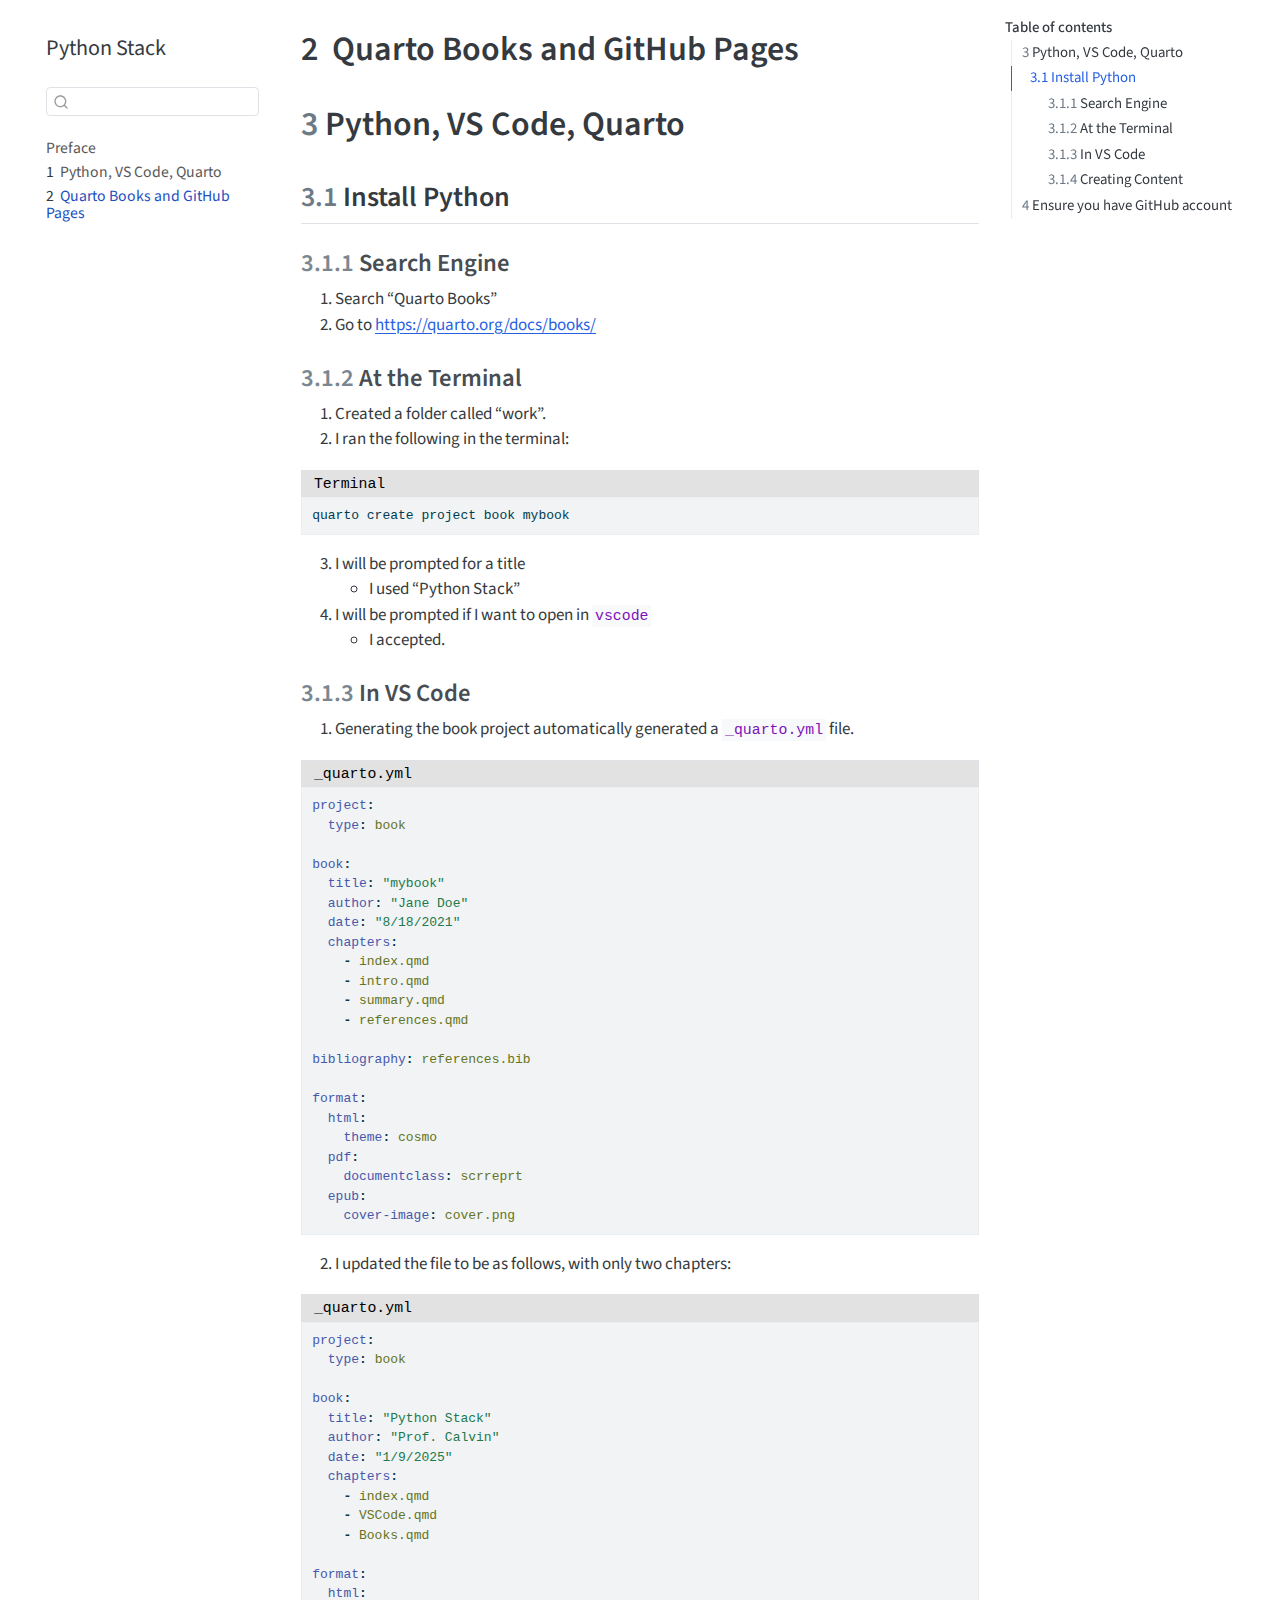
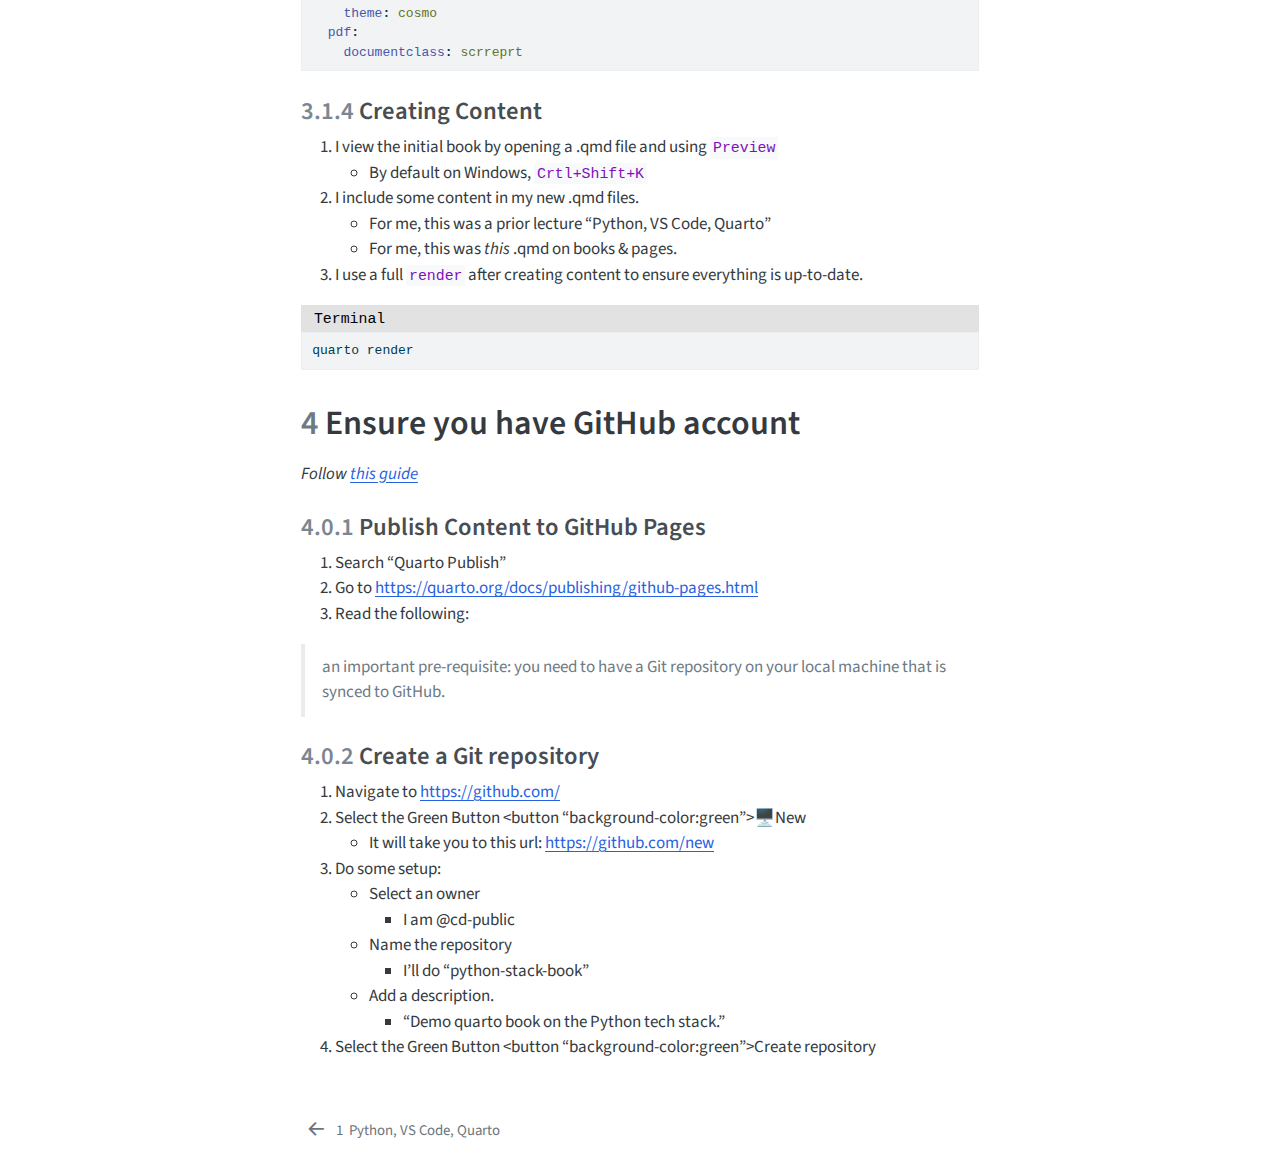
==== doc/Books.html @ 6e4b83c3 "Publish site to docs/" ====
<!DOCTYPE html>
<html xmlns="http://www.w3.org/1999/xhtml" lang="en" xml:lang="en"><head>

<meta charset="utf-8">
<meta name="generator" content="quarto-1.6.30">

<meta name="viewport" content="width=device-width, initial-scale=1.0, user-scalable=yes">


<title>2&nbsp; Quarto Books and GitHub Pages – Python Stack</title>
<style>
code{white-space: pre-wrap;}
span.smallcaps{font-variant: small-caps;}
div.columns{display: flex; gap: min(4vw, 1.5em);}
div.column{flex: auto; overflow-x: auto;}
div.hanging-indent{margin-left: 1.5em; text-indent: -1.5em;}
ul.task-list{list-style: none;}
ul.task-list li input[type="checkbox"] {
  width: 0.8em;
  margin: 0 0.8em 0.2em -1em; /* quarto-specific, see https://github.com/quarto-dev/quarto-cli/issues/4556 */ 
  vertical-align: middle;
}
/* CSS for syntax highlighting */
pre > code.sourceCode { white-space: pre; position: relative; }
pre > code.sourceCode > span { line-height: 1.25; }
pre > code.sourceCode > span:empty { height: 1.2em; }
.sourceCode { overflow: visible; }
code.sourceCode > span { color: inherit; text-decoration: inherit; }
div.sourceCode { margin: 1em 0; }
pre.sourceCode { margin: 0; }
@media screen {
div.sourceCode { overflow: auto; }
}
@media print {
pre > code.sourceCode { white-space: pre-wrap; }
pre > code.sourceCode > span { display: inline-block; text-indent: -5em; padding-left: 5em; }
}
pre.numberSource code
  { counter-reset: source-line 0; }
pre.numberSource code > span
  { position: relative; left: -4em; counter-increment: source-line; }
pre.numberSource code > span > a:first-child::before
  { content: counter(source-line);
    position: relative; left: -1em; text-align: right; vertical-align: baseline;
    border: none; display: inline-block;
    -webkit-touch-callout: none; -webkit-user-select: none;
    -khtml-user-select: none; -moz-user-select: none;
    -ms-user-select: none; user-select: none;
    padding: 0 4px; width: 4em;
  }
pre.numberSource { margin-left: 3em;  padding-left: 4px; }
div.sourceCode
  {   }
@media screen {
pre > code.sourceCode > span > a:first-child::before { text-decoration: underline; }
}
</style>


<script src="site_libs/quarto-nav/quarto-nav.js"></script>
<script src="site_libs/quarto-nav/headroom.min.js"></script>
<script src="site_libs/clipboard/clipboard.min.js"></script>
<script src="site_libs/quarto-search/autocomplete.umd.js"></script>
<script src="site_libs/quarto-search/fuse.min.js"></script>
<script src="site_libs/quarto-search/quarto-search.js"></script>
<meta name="quarto:offset" content="./">
<link href="./VSCode.html" rel="prev">
<script src="site_libs/quarto-html/quarto.js"></script>
<script src="site_libs/quarto-html/popper.min.js"></script>
<script src="site_libs/quarto-html/tippy.umd.min.js"></script>
<script src="site_libs/quarto-html/anchor.min.js"></script>
<link href="site_libs/quarto-html/tippy.css" rel="stylesheet">
<link href="site_libs/quarto-html/quarto-syntax-highlighting-3a01e2046221230fdceeea94b1ec5d67.css" rel="stylesheet" id="quarto-text-highlighting-styles">
<script src="site_libs/bootstrap/bootstrap.min.js"></script>
<link href="site_libs/bootstrap/bootstrap-icons.css" rel="stylesheet">
<link href="site_libs/bootstrap/bootstrap-3f830ddbd5e8c050dfb9025028eb15e9.min.css" rel="stylesheet" append-hash="true" id="quarto-bootstrap" data-mode="light">
<script id="quarto-search-options" type="application/json">{
  "location": "sidebar",
  "copy-button": false,
  "collapse-after": 3,
  "panel-placement": "start",
  "type": "textbox",
  "limit": 50,
  "keyboard-shortcut": [
    "f",
    "/",
    "s"
  ],
  "show-item-context": false,
  "language": {
    "search-no-results-text": "No results",
    "search-matching-documents-text": "matching documents",
    "search-copy-link-title": "Copy link to search",
    "search-hide-matches-text": "Hide additional matches",
    "search-more-match-text": "more match in this document",
    "search-more-matches-text": "more matches in this document",
    "search-clear-button-title": "Clear",
    "search-text-placeholder": "",
    "search-detached-cancel-button-title": "Cancel",
    "search-submit-button-title": "Submit",
    "search-label": "Search"
  }
}</script>


</head>

<body class="nav-sidebar floating">

<div id="quarto-search-results"></div>
  <header id="quarto-header" class="headroom fixed-top">
  <nav class="quarto-secondary-nav">
    <div class="container-fluid d-flex">
      <button type="button" class="quarto-btn-toggle btn" data-bs-toggle="collapse" role="button" data-bs-target=".quarto-sidebar-collapse-item" aria-controls="quarto-sidebar" aria-expanded="false" aria-label="Toggle sidebar navigation" onclick="if (window.quartoToggleHeadroom) { window.quartoToggleHeadroom(); }">
        <i class="bi bi-layout-text-sidebar-reverse"></i>
      </button>
        <nav class="quarto-page-breadcrumbs" aria-label="breadcrumb"><ol class="breadcrumb"><li class="breadcrumb-item"><a href="./Books.html"><span class="chapter-number">2</span>&nbsp; <span class="chapter-title">Quarto Books and GitHub Pages</span></a></li></ol></nav>
        <a class="flex-grow-1" role="navigation" data-bs-toggle="collapse" data-bs-target=".quarto-sidebar-collapse-item" aria-controls="quarto-sidebar" aria-expanded="false" aria-label="Toggle sidebar navigation" onclick="if (window.quartoToggleHeadroom) { window.quartoToggleHeadroom(); }">      
        </a>
      <button type="button" class="btn quarto-search-button" aria-label="Search" onclick="window.quartoOpenSearch();">
        <i class="bi bi-search"></i>
      </button>
    </div>
  </nav>
</header>
<!-- content -->
<div id="quarto-content" class="quarto-container page-columns page-rows-contents page-layout-article">
<!-- sidebar -->
  <nav id="quarto-sidebar" class="sidebar collapse collapse-horizontal quarto-sidebar-collapse-item sidebar-navigation floating overflow-auto">
    <div class="pt-lg-2 mt-2 text-left sidebar-header">
    <div class="sidebar-title mb-0 py-0">
      <a href="./">Python Stack</a> 
    </div>
      </div>
        <div class="mt-2 flex-shrink-0 align-items-center">
        <div class="sidebar-search">
        <div id="quarto-search" class="" title="Search"></div>
        </div>
        </div>
    <div class="sidebar-menu-container"> 
    <ul class="list-unstyled mt-1">
        <li class="sidebar-item">
  <div class="sidebar-item-container"> 
  <a href="./index.html" class="sidebar-item-text sidebar-link">
 <span class="menu-text">Preface</span></a>
  </div>
</li>
        <li class="sidebar-item">
  <div class="sidebar-item-container"> 
  <a href="./VSCode.html" class="sidebar-item-text sidebar-link">
 <span class="menu-text"><span class="chapter-number">1</span>&nbsp; <span class="chapter-title">Python, VS Code, Quarto</span></span></a>
  </div>
</li>
        <li class="sidebar-item">
  <div class="sidebar-item-container"> 
  <a href="./Books.html" class="sidebar-item-text sidebar-link active">
 <span class="menu-text"><span class="chapter-number">2</span>&nbsp; <span class="chapter-title">Quarto Books and GitHub Pages</span></span></a>
  </div>
</li>
    </ul>
    </div>
</nav>
<div id="quarto-sidebar-glass" class="quarto-sidebar-collapse-item" data-bs-toggle="collapse" data-bs-target=".quarto-sidebar-collapse-item"></div>
<!-- margin-sidebar -->
    <div id="quarto-margin-sidebar" class="sidebar margin-sidebar">
        <nav id="TOC" role="doc-toc" class="toc-active">
    <h2 id="toc-title">Table of contents</h2>
   
  <ul>
  <li><a href="#python-vs-code-quarto" id="toc-python-vs-code-quarto" class="nav-link active" data-scroll-target="#python-vs-code-quarto"><span class="header-section-number">3</span> Python, VS Code, Quarto</a>
  <ul class="collapse">
  <li><a href="#install-python" id="toc-install-python" class="nav-link" data-scroll-target="#install-python"><span class="header-section-number">3.1</span> Install Python</a>
  <ul class="collapse">
  <li><a href="#search-engine" id="toc-search-engine" class="nav-link" data-scroll-target="#search-engine"><span class="header-section-number">3.1.1</span> Search Engine</a></li>
  <li><a href="#at-the-terminal" id="toc-at-the-terminal" class="nav-link" data-scroll-target="#at-the-terminal"><span class="header-section-number">3.1.2</span> At the Terminal</a></li>
  <li><a href="#in-vs-code" id="toc-in-vs-code" class="nav-link" data-scroll-target="#in-vs-code"><span class="header-section-number">3.1.3</span> In VS Code</a></li>
  <li><a href="#creating-content" id="toc-creating-content" class="nav-link" data-scroll-target="#creating-content"><span class="header-section-number">3.1.4</span> Creating Content</a></li>
  </ul></li>
  </ul></li>
  <li><a href="#ensure-you-have-github-account" id="toc-ensure-you-have-github-account" class="nav-link" data-scroll-target="#ensure-you-have-github-account"><span class="header-section-number">4</span> Ensure you have GitHub account</a>
  <ul class="collapse">
  <li><a href="#publish-content-to-github-pages" id="toc-publish-content-to-github-pages" class="nav-link" data-scroll-target="#publish-content-to-github-pages"><span class="header-section-number">4.0.1</span> Publish Content to GitHub Pages</a></li>
  <li><a href="#create-a-git-repository" id="toc-create-a-git-repository" class="nav-link" data-scroll-target="#create-a-git-repository"><span class="header-section-number">4.0.2</span> Create a Git repository</a></li>
  </ul></li>
  </ul>
</nav>
    </div>
<!-- main -->
<main class="content" id="quarto-document-content">

<header id="title-block-header" class="quarto-title-block default">
<div class="quarto-title">
<h1 class="title"><span class="chapter-number">2</span>&nbsp; <span class="chapter-title">Quarto Books and GitHub Pages</span></h1>
</div>



<div class="quarto-title-meta">

    
  
    
  </div>
  


</header>


<section id="python-vs-code-quarto" class="level1" data-number="3">
<h1 data-number="3"><span class="header-section-number">3</span> Python, VS Code, Quarto</h1>
<section id="install-python" class="level2" data-number="3.1">
<h2 data-number="3.1" class="anchored" data-anchor-id="install-python"><span class="header-section-number">3.1</span> Install Python</h2>
<section id="search-engine" class="level3" data-number="3.1.1">
<h3 data-number="3.1.1" class="anchored" data-anchor-id="search-engine"><span class="header-section-number">3.1.1</span> Search Engine</h3>
<ol type="1">
<li>Search “Quarto Books”</li>
<li>Go to <a href="https://quarto.org/docs/books/">https://quarto.org/docs/books/</a></li>
</ol>
</section>
<section id="at-the-terminal" class="level3" data-number="3.1.2">
<h3 data-number="3.1.2" class="anchored" data-anchor-id="at-the-terminal"><span class="header-section-number">3.1.2</span> At the Terminal</h3>
<ol type="1">
<li>Created a folder called “work”.</li>
<li>I ran the following in the terminal:</li>
</ol>
<div class="code-with-filename">
<div class="code-with-filename-file">
<pre><strong>Terminal</strong></pre>
</div>
<div class="sourceCode" id="cb1" data-filename="Terminal"><pre class="sourceCode email code-with-copy"><code class="sourceCode email"><span id="cb1-1"><a href="#cb1-1" aria-hidden="true" tabindex="-1"></a>quarto create project book mybook</span></code><button title="Copy to Clipboard" class="code-copy-button"><i class="bi"></i></button></pre></div>
</div>
<ol start="3" type="1">
<li>I will be prompted for a title
<ul>
<li>I used “Python Stack”</li>
</ul></li>
<li>I will be prompted if I want to open in <code>vscode</code>
<ul>
<li>I accepted.</li>
</ul></li>
</ol>
</section>
<section id="in-vs-code" class="level3" data-number="3.1.3">
<h3 data-number="3.1.3" class="anchored" data-anchor-id="in-vs-code"><span class="header-section-number">3.1.3</span> In VS Code</h3>
<ol type="1">
<li>Generating the book project automatically generated a <code>_quarto.yml</code> file.</li>
</ol>
<div class="code-with-filename">
<div class="code-with-filename-file">
<pre><strong>_quarto.yml</strong></pre>
</div>
<div class="sourceCode" id="cb2" data-filename="_quarto.yml"><pre class="sourceCode yml code-with-copy"><code class="sourceCode yaml"><span id="cb2-1"><a href="#cb2-1" aria-hidden="true" tabindex="-1"></a><span class="fu">project</span><span class="kw">:</span></span>
<span id="cb2-2"><a href="#cb2-2" aria-hidden="true" tabindex="-1"></a><span class="at">  </span><span class="fu">type</span><span class="kw">:</span><span class="at"> book</span></span>
<span id="cb2-3"><a href="#cb2-3" aria-hidden="true" tabindex="-1"></a></span>
<span id="cb2-4"><a href="#cb2-4" aria-hidden="true" tabindex="-1"></a><span class="fu">book</span><span class="kw">:</span></span>
<span id="cb2-5"><a href="#cb2-5" aria-hidden="true" tabindex="-1"></a><span class="at">  </span><span class="fu">title</span><span class="kw">:</span><span class="at"> </span><span class="st">"mybook"</span></span>
<span id="cb2-6"><a href="#cb2-6" aria-hidden="true" tabindex="-1"></a><span class="at">  </span><span class="fu">author</span><span class="kw">:</span><span class="at"> </span><span class="st">"Jane Doe"</span></span>
<span id="cb2-7"><a href="#cb2-7" aria-hidden="true" tabindex="-1"></a><span class="at">  </span><span class="fu">date</span><span class="kw">:</span><span class="at"> </span><span class="st">"8/18/2021"</span></span>
<span id="cb2-8"><a href="#cb2-8" aria-hidden="true" tabindex="-1"></a><span class="at">  </span><span class="fu">chapters</span><span class="kw">:</span></span>
<span id="cb2-9"><a href="#cb2-9" aria-hidden="true" tabindex="-1"></a><span class="at">    </span><span class="kw">-</span><span class="at"> index.qmd</span></span>
<span id="cb2-10"><a href="#cb2-10" aria-hidden="true" tabindex="-1"></a><span class="at">    </span><span class="kw">-</span><span class="at"> intro.qmd</span></span>
<span id="cb2-11"><a href="#cb2-11" aria-hidden="true" tabindex="-1"></a><span class="at">    </span><span class="kw">-</span><span class="at"> summary.qmd</span></span>
<span id="cb2-12"><a href="#cb2-12" aria-hidden="true" tabindex="-1"></a><span class="at">    </span><span class="kw">-</span><span class="at"> references.qmd</span></span>
<span id="cb2-13"><a href="#cb2-13" aria-hidden="true" tabindex="-1"></a></span>
<span id="cb2-14"><a href="#cb2-14" aria-hidden="true" tabindex="-1"></a><span class="fu">bibliography</span><span class="kw">:</span><span class="at"> references.bib</span></span>
<span id="cb2-15"><a href="#cb2-15" aria-hidden="true" tabindex="-1"></a></span>
<span id="cb2-16"><a href="#cb2-16" aria-hidden="true" tabindex="-1"></a><span class="fu">format</span><span class="kw">:</span></span>
<span id="cb2-17"><a href="#cb2-17" aria-hidden="true" tabindex="-1"></a><span class="at">  </span><span class="fu">html</span><span class="kw">:</span></span>
<span id="cb2-18"><a href="#cb2-18" aria-hidden="true" tabindex="-1"></a><span class="at">    </span><span class="fu">theme</span><span class="kw">:</span><span class="at"> cosmo</span></span>
<span id="cb2-19"><a href="#cb2-19" aria-hidden="true" tabindex="-1"></a><span class="at">  </span><span class="fu">pdf</span><span class="kw">:</span></span>
<span id="cb2-20"><a href="#cb2-20" aria-hidden="true" tabindex="-1"></a><span class="at">    </span><span class="fu">documentclass</span><span class="kw">:</span><span class="at"> scrreprt</span></span>
<span id="cb2-21"><a href="#cb2-21" aria-hidden="true" tabindex="-1"></a><span class="at">  </span><span class="fu">epub</span><span class="kw">:</span></span>
<span id="cb2-22"><a href="#cb2-22" aria-hidden="true" tabindex="-1"></a><span class="at">    </span><span class="fu">cover-image</span><span class="kw">:</span><span class="at"> cover.png</span></span></code><button title="Copy to Clipboard" class="code-copy-button"><i class="bi"></i></button></pre></div>
</div>
<ol start="2" type="1">
<li>I updated the file to be as follows, with only two chapters:</li>
</ol>
<div class="code-with-filename">
<div class="code-with-filename-file">
<pre><strong>_quarto.yml</strong></pre>
</div>
<div class="sourceCode" id="cb3" data-filename="_quarto.yml"><pre class="sourceCode yml code-with-copy"><code class="sourceCode yaml"><span id="cb3-1"><a href="#cb3-1" aria-hidden="true" tabindex="-1"></a><span class="fu">project</span><span class="kw">:</span></span>
<span id="cb3-2"><a href="#cb3-2" aria-hidden="true" tabindex="-1"></a><span class="at">  </span><span class="fu">type</span><span class="kw">:</span><span class="at"> book</span></span>
<span id="cb3-3"><a href="#cb3-3" aria-hidden="true" tabindex="-1"></a></span>
<span id="cb3-4"><a href="#cb3-4" aria-hidden="true" tabindex="-1"></a><span class="fu">book</span><span class="kw">:</span></span>
<span id="cb3-5"><a href="#cb3-5" aria-hidden="true" tabindex="-1"></a><span class="at">  </span><span class="fu">title</span><span class="kw">:</span><span class="at"> </span><span class="st">"Python Stack"</span></span>
<span id="cb3-6"><a href="#cb3-6" aria-hidden="true" tabindex="-1"></a><span class="at">  </span><span class="fu">author</span><span class="kw">:</span><span class="at"> </span><span class="st">"Prof. Calvin"</span></span>
<span id="cb3-7"><a href="#cb3-7" aria-hidden="true" tabindex="-1"></a><span class="at">  </span><span class="fu">date</span><span class="kw">:</span><span class="at"> </span><span class="st">"1/9/2025"</span></span>
<span id="cb3-8"><a href="#cb3-8" aria-hidden="true" tabindex="-1"></a><span class="at">  </span><span class="fu">chapters</span><span class="kw">:</span></span>
<span id="cb3-9"><a href="#cb3-9" aria-hidden="true" tabindex="-1"></a><span class="at">    </span><span class="kw">-</span><span class="at"> index.qmd</span></span>
<span id="cb3-10"><a href="#cb3-10" aria-hidden="true" tabindex="-1"></a><span class="at">    </span><span class="kw">-</span><span class="at"> VSCode.qmd</span></span>
<span id="cb3-11"><a href="#cb3-11" aria-hidden="true" tabindex="-1"></a><span class="at">    </span><span class="kw">-</span><span class="at"> Books.qmd</span></span>
<span id="cb3-12"><a href="#cb3-12" aria-hidden="true" tabindex="-1"></a></span>
<span id="cb3-13"><a href="#cb3-13" aria-hidden="true" tabindex="-1"></a><span class="fu">format</span><span class="kw">:</span></span>
<span id="cb3-14"><a href="#cb3-14" aria-hidden="true" tabindex="-1"></a><span class="at">  </span><span class="fu">html</span><span class="kw">:</span></span>
<span id="cb3-15"><a href="#cb3-15" aria-hidden="true" tabindex="-1"></a><span class="at">    </span><span class="fu">theme</span><span class="kw">:</span><span class="at"> cosmo</span></span>
<span id="cb3-16"><a href="#cb3-16" aria-hidden="true" tabindex="-1"></a><span class="at">  </span><span class="fu">pdf</span><span class="kw">:</span></span>
<span id="cb3-17"><a href="#cb3-17" aria-hidden="true" tabindex="-1"></a><span class="at">    </span><span class="fu">documentclass</span><span class="kw">:</span><span class="at"> scrreprt</span></span></code><button title="Copy to Clipboard" class="code-copy-button"><i class="bi"></i></button></pre></div>
</div>
</section>
<section id="creating-content" class="level3" data-number="3.1.4">
<h3 data-number="3.1.4" class="anchored" data-anchor-id="creating-content"><span class="header-section-number">3.1.4</span> Creating Content</h3>
<ol type="1">
<li>I view the initial book by opening a .qmd file and using <code>Preview</code>
<ul>
<li>By default on Windows, <code>Crtl+Shift+K</code></li>
</ul></li>
<li>I include some content in my new .qmd files.
<ul>
<li>For me, this was a prior lecture “Python, VS Code, Quarto”</li>
<li>For me, this was <em>this</em> .qmd on books &amp; pages.</li>
</ul></li>
<li>I use a full <code>render</code> after creating content to ensure everything is up-to-date.</li>
</ol>
<div class="code-with-filename">
<div class="code-with-filename-file">
<pre><strong>Terminal</strong></pre>
</div>
<div class="sourceCode" id="cb4" data-filename="Terminal"><pre class="sourceCode email code-with-copy"><code class="sourceCode email"><span id="cb4-1"><a href="#cb4-1" aria-hidden="true" tabindex="-1"></a>quarto render</span></code><button title="Copy to Clipboard" class="code-copy-button"><i class="bi"></i></button></pre></div>
</div>
</section>
</section>
</section>
<section id="ensure-you-have-github-account" class="level1" data-number="4">
<h1 data-number="4"><span class="header-section-number">4</span> Ensure you have GitHub account</h1>
<p><em>Follow <a href="https://docs.github.com/en/get-started/start-your-journey/creating-an-account-on-github">this guide</a></em></p>
<section id="publish-content-to-github-pages" class="level3" data-number="4.0.1">
<h3 data-number="4.0.1" class="anchored" data-anchor-id="publish-content-to-github-pages"><span class="header-section-number">4.0.1</span> Publish Content to GitHub Pages</h3>
<ol type="1">
<li>Search “Quarto Publish”</li>
<li>Go to <a href="https://quarto.org/docs/publishing/github-pages.html">https://quarto.org/docs/publishing/github-pages.html</a></li>
<li>Read the following:</li>
</ol>
<blockquote class="blockquote">
<p>an important pre-requisite: you need to have a Git repository on your local machine that is synced to GitHub.</p>
</blockquote>
</section>
<section id="create-a-git-repository" class="level3" data-number="4.0.2">
<h3 data-number="4.0.2" class="anchored" data-anchor-id="create-a-git-repository"><span class="header-section-number">4.0.2</span> Create a Git repository</h3>
<ol type="1">
<li>Navigate to <a href="https://github.com/">https://github.com/</a></li>
<li>Select the Green Button &lt;button “background-color:green”&gt;🖥️New
<ul>
<li>It will take you to this url: <a href="https://github.com/new">https://github.com/new</a></li>
</ul></li>
<li>Do some setup:
<ul>
<li>Select an owner
<ul>
<li>I am <span class="citation" data-cites="cd-public">@cd-public</span></li>
</ul></li>
<li>Name the repository
<ul>
<li>I’ll do “python-stack-book”</li>
</ul></li>
<li>Add a description.
<ul>
<li>“Demo quarto book on the Python tech stack.”</li>
</ul></li>
</ul></li>
<li>Select the Green Button &lt;button “background-color:green”&gt;Create repository</li>
</ol>


</section>
</section>

</main> <!-- /main -->
<script id="quarto-html-after-body" type="application/javascript">
window.document.addEventListener("DOMContentLoaded", function (event) {
  const toggleBodyColorMode = (bsSheetEl) => {
    const mode = bsSheetEl.getAttribute("data-mode");
    const bodyEl = window.document.querySelector("body");
    if (mode === "dark") {
      bodyEl.classList.add("quarto-dark");
      bodyEl.classList.remove("quarto-light");
    } else {
      bodyEl.classList.add("quarto-light");
      bodyEl.classList.remove("quarto-dark");
    }
  }
  const toggleBodyColorPrimary = () => {
    const bsSheetEl = window.document.querySelector("link#quarto-bootstrap");
    if (bsSheetEl) {
      toggleBodyColorMode(bsSheetEl);
    }
  }
  toggleBodyColorPrimary();  
  const icon = "";
  const anchorJS = new window.AnchorJS();
  anchorJS.options = {
    placement: 'right',
    icon: icon
  };
  anchorJS.add('.anchored');
  const isCodeAnnotation = (el) => {
    for (const clz of el.classList) {
      if (clz.startsWith('code-annotation-')) {                     
        return true;
      }
    }
    return false;
  }
  const onCopySuccess = function(e) {
    // button target
    const button = e.trigger;
    // don't keep focus
    button.blur();
    // flash "checked"
    button.classList.add('code-copy-button-checked');
    var currentTitle = button.getAttribute("title");
    button.setAttribute("title", "Copied!");
    let tooltip;
    if (window.bootstrap) {
      button.setAttribute("data-bs-toggle", "tooltip");
      button.setAttribute("data-bs-placement", "left");
      button.setAttribute("data-bs-title", "Copied!");
      tooltip = new bootstrap.Tooltip(button, 
        { trigger: "manual", 
          customClass: "code-copy-button-tooltip",
          offset: [0, -8]});
      tooltip.show();    
    }
    setTimeout(function() {
      if (tooltip) {
        tooltip.hide();
        button.removeAttribute("data-bs-title");
        button.removeAttribute("data-bs-toggle");
        button.removeAttribute("data-bs-placement");
      }
      button.setAttribute("title", currentTitle);
      button.classList.remove('code-copy-button-checked');
    }, 1000);
    // clear code selection
    e.clearSelection();
  }
  const getTextToCopy = function(trigger) {
      const codeEl = trigger.previousElementSibling.cloneNode(true);
      for (const childEl of codeEl.children) {
        if (isCodeAnnotation(childEl)) {
          childEl.remove();
        }
      }
      return codeEl.innerText;
  }
  const clipboard = new window.ClipboardJS('.code-copy-button:not([data-in-quarto-modal])', {
    text: getTextToCopy
  });
  clipboard.on('success', onCopySuccess);
  if (window.document.getElementById('quarto-embedded-source-code-modal')) {
    // For code content inside modals, clipBoardJS needs to be initialized with a container option
    // TODO: Check when it could be a function (https://github.com/zenorocha/clipboard.js/issues/860)
    const clipboardModal = new window.ClipboardJS('.code-copy-button[data-in-quarto-modal]', {
      text: getTextToCopy,
      container: window.document.getElementById('quarto-embedded-source-code-modal')
    });
    clipboardModal.on('success', onCopySuccess);
  }
    var localhostRegex = new RegExp(/^(?:http|https):\/\/localhost\:?[0-9]*\//);
    var mailtoRegex = new RegExp(/^mailto:/);
      var filterRegex = new RegExp('/' + window.location.host + '/');
    var isInternal = (href) => {
        return filterRegex.test(href) || localhostRegex.test(href) || mailtoRegex.test(href);
    }
    // Inspect non-navigation links and adorn them if external
 	var links = window.document.querySelectorAll('a[href]:not(.nav-link):not(.navbar-brand):not(.toc-action):not(.sidebar-link):not(.sidebar-item-toggle):not(.pagination-link):not(.no-external):not([aria-hidden]):not(.dropdown-item):not(.quarto-navigation-tool):not(.about-link)');
    for (var i=0; i<links.length; i++) {
      const link = links[i];
      if (!isInternal(link.href)) {
        // undo the damage that might have been done by quarto-nav.js in the case of
        // links that we want to consider external
        if (link.dataset.originalHref !== undefined) {
          link.href = link.dataset.originalHref;
        }
      }
    }
  function tippyHover(el, contentFn, onTriggerFn, onUntriggerFn) {
    const config = {
      allowHTML: true,
      maxWidth: 500,
      delay: 100,
      arrow: false,
      appendTo: function(el) {
          return el.parentElement;
      },
      interactive: true,
      interactiveBorder: 10,
      theme: 'quarto',
      placement: 'bottom-start',
    };
    if (contentFn) {
      config.content = contentFn;
    }
    if (onTriggerFn) {
      config.onTrigger = onTriggerFn;
    }
    if (onUntriggerFn) {
      config.onUntrigger = onUntriggerFn;
    }
    window.tippy(el, config); 
  }
  const noterefs = window.document.querySelectorAll('a[role="doc-noteref"]');
  for (var i=0; i<noterefs.length; i++) {
    const ref = noterefs[i];
    tippyHover(ref, function() {
      // use id or data attribute instead here
      let href = ref.getAttribute('data-footnote-href') || ref.getAttribute('href');
      try { href = new URL(href).hash; } catch {}
      const id = href.replace(/^#\/?/, "");
      const note = window.document.getElementById(id);
      if (note) {
        return note.innerHTML;
      } else {
        return "";
      }
    });
  }
  const xrefs = window.document.querySelectorAll('a.quarto-xref');
  const processXRef = (id, note) => {
    // Strip column container classes
    const stripColumnClz = (el) => {
      el.classList.remove("page-full", "page-columns");
      if (el.children) {
        for (const child of el.children) {
          stripColumnClz(child);
        }
      }
    }
    stripColumnClz(note)
    if (id === null || id.startsWith('sec-')) {
      // Special case sections, only their first couple elements
      const container = document.createElement("div");
      if (note.children && note.children.length > 2) {
        container.appendChild(note.children[0].cloneNode(true));
        for (let i = 1; i < note.children.length; i++) {
          const child = note.children[i];
          if (child.tagName === "P" && child.innerText === "") {
            continue;
          } else {
            container.appendChild(child.cloneNode(true));
            break;
          }
        }
        if (window.Quarto?.typesetMath) {
          window.Quarto.typesetMath(container);
        }
        return container.innerHTML
      } else {
        if (window.Quarto?.typesetMath) {
          window.Quarto.typesetMath(note);
        }
        return note.innerHTML;
      }
    } else {
      // Remove any anchor links if they are present
      const anchorLink = note.querySelector('a.anchorjs-link');
      if (anchorLink) {
        anchorLink.remove();
      }
      if (window.Quarto?.typesetMath) {
        window.Quarto.typesetMath(note);
      }
      // TODO in 1.5, we should make sure this works without a callout special case
      if (note.classList.contains("callout")) {
        return note.outerHTML;
      } else {
        return note.innerHTML;
      }
    }
  }
  for (var i=0; i<xrefs.length; i++) {
    const xref = xrefs[i];
    tippyHover(xref, undefined, function(instance) {
      instance.disable();
      let url = xref.getAttribute('href');
      let hash = undefined; 
      if (url.startsWith('#')) {
        hash = url;
      } else {
        try { hash = new URL(url).hash; } catch {}
      }
      if (hash) {
        const id = hash.replace(/^#\/?/, "");
        const note = window.document.getElementById(id);
        if (note !== null) {
          try {
            const html = processXRef(id, note.cloneNode(true));
            instance.setContent(html);
          } finally {
            instance.enable();
            instance.show();
          }
        } else {
          // See if we can fetch this
          fetch(url.split('#')[0])
          .then(res => res.text())
          .then(html => {
            const parser = new DOMParser();
            const htmlDoc = parser.parseFromString(html, "text/html");
            const note = htmlDoc.getElementById(id);
            if (note !== null) {
              const html = processXRef(id, note);
              instance.setContent(html);
            } 
          }).finally(() => {
            instance.enable();
            instance.show();
          });
        }
      } else {
        // See if we can fetch a full url (with no hash to target)
        // This is a special case and we should probably do some content thinning / targeting
        fetch(url)
        .then(res => res.text())
        .then(html => {
          const parser = new DOMParser();
          const htmlDoc = parser.parseFromString(html, "text/html");
          const note = htmlDoc.querySelector('main.content');
          if (note !== null) {
            // This should only happen for chapter cross references
            // (since there is no id in the URL)
            // remove the first header
            if (note.children.length > 0 && note.children[0].tagName === "HEADER") {
              note.children[0].remove();
            }
            const html = processXRef(null, note);
            instance.setContent(html);
          } 
        }).finally(() => {
          instance.enable();
          instance.show();
        });
      }
    }, function(instance) {
    });
  }
      let selectedAnnoteEl;
      const selectorForAnnotation = ( cell, annotation) => {
        let cellAttr = 'data-code-cell="' + cell + '"';
        let lineAttr = 'data-code-annotation="' +  annotation + '"';
        const selector = 'span[' + cellAttr + '][' + lineAttr + ']';
        return selector;
      }
      const selectCodeLines = (annoteEl) => {
        const doc = window.document;
        const targetCell = annoteEl.getAttribute("data-target-cell");
        const targetAnnotation = annoteEl.getAttribute("data-target-annotation");
        const annoteSpan = window.document.querySelector(selectorForAnnotation(targetCell, targetAnnotation));
        const lines = annoteSpan.getAttribute("data-code-lines").split(",");
        const lineIds = lines.map((line) => {
          return targetCell + "-" + line;
        })
        let top = null;
        let height = null;
        let parent = null;
        if (lineIds.length > 0) {
            //compute the position of the single el (top and bottom and make a div)
            const el = window.document.getElementById(lineIds[0]);
            top = el.offsetTop;
            height = el.offsetHeight;
            parent = el.parentElement.parentElement;
          if (lineIds.length > 1) {
            const lastEl = window.document.getElementById(lineIds[lineIds.length - 1]);
            const bottom = lastEl.offsetTop + lastEl.offsetHeight;
            height = bottom - top;
          }
          if (top !== null && height !== null && parent !== null) {
            // cook up a div (if necessary) and position it 
            let div = window.document.getElementById("code-annotation-line-highlight");
            if (div === null) {
              div = window.document.createElement("div");
              div.setAttribute("id", "code-annotation-line-highlight");
              div.style.position = 'absolute';
              parent.appendChild(div);
            }
            div.style.top = top - 2 + "px";
            div.style.height = height + 4 + "px";
            div.style.left = 0;
            let gutterDiv = window.document.getElementById("code-annotation-line-highlight-gutter");
            if (gutterDiv === null) {
              gutterDiv = window.document.createElement("div");
              gutterDiv.setAttribute("id", "code-annotation-line-highlight-gutter");
              gutterDiv.style.position = 'absolute';
              const codeCell = window.document.getElementById(targetCell);
              const gutter = codeCell.querySelector('.code-annotation-gutter');
              gutter.appendChild(gutterDiv);
            }
            gutterDiv.style.top = top - 2 + "px";
            gutterDiv.style.height = height + 4 + "px";
          }
          selectedAnnoteEl = annoteEl;
        }
      };
      const unselectCodeLines = () => {
        const elementsIds = ["code-annotation-line-highlight", "code-annotation-line-highlight-gutter"];
        elementsIds.forEach((elId) => {
          const div = window.document.getElementById(elId);
          if (div) {
            div.remove();
          }
        });
        selectedAnnoteEl = undefined;
      };
        // Handle positioning of the toggle
    window.addEventListener(
      "resize",
      throttle(() => {
        elRect = undefined;
        if (selectedAnnoteEl) {
          selectCodeLines(selectedAnnoteEl);
        }
      }, 10)
    );
    function throttle(fn, ms) {
    let throttle = false;
    let timer;
      return (...args) => {
        if(!throttle) { // first call gets through
            fn.apply(this, args);
            throttle = true;
        } else { // all the others get throttled
            if(timer) clearTimeout(timer); // cancel #2
            timer = setTimeout(() => {
              fn.apply(this, args);
              timer = throttle = false;
            }, ms);
        }
      };
    }
      // Attach click handler to the DT
      const annoteDls = window.document.querySelectorAll('dt[data-target-cell]');
      for (const annoteDlNode of annoteDls) {
        annoteDlNode.addEventListener('click', (event) => {
          const clickedEl = event.target;
          if (clickedEl !== selectedAnnoteEl) {
            unselectCodeLines();
            const activeEl = window.document.querySelector('dt[data-target-cell].code-annotation-active');
            if (activeEl) {
              activeEl.classList.remove('code-annotation-active');
            }
            selectCodeLines(clickedEl);
            clickedEl.classList.add('code-annotation-active');
          } else {
            // Unselect the line
            unselectCodeLines();
            clickedEl.classList.remove('code-annotation-active');
          }
        });
      }
  const findCites = (el) => {
    const parentEl = el.parentElement;
    if (parentEl) {
      const cites = parentEl.dataset.cites;
      if (cites) {
        return {
          el,
          cites: cites.split(' ')
        };
      } else {
        return findCites(el.parentElement)
      }
    } else {
      return undefined;
    }
  };
  var bibliorefs = window.document.querySelectorAll('a[role="doc-biblioref"]');
  for (var i=0; i<bibliorefs.length; i++) {
    const ref = bibliorefs[i];
    const citeInfo = findCites(ref);
    if (citeInfo) {
      tippyHover(citeInfo.el, function() {
        var popup = window.document.createElement('div');
        citeInfo.cites.forEach(function(cite) {
          var citeDiv = window.document.createElement('div');
          citeDiv.classList.add('hanging-indent');
          citeDiv.classList.add('csl-entry');
          var biblioDiv = window.document.getElementById('ref-' + cite);
          if (biblioDiv) {
            citeDiv.innerHTML = biblioDiv.innerHTML;
          }
          popup.appendChild(citeDiv);
        });
        return popup.innerHTML;
      });
    }
  }
});
</script>
<nav class="page-navigation">
  <div class="nav-page nav-page-previous">
      <a href="./VSCode.html" class="pagination-link" aria-label="Python, VS Code, Quarto">
        <i class="bi bi-arrow-left-short"></i> <span class="nav-page-text"><span class="chapter-number">1</span>&nbsp; <span class="chapter-title">Python, VS Code, Quarto</span></span>
      </a>          
  </div>
  <div class="nav-page nav-page-next">
  </div>
</nav>
</div> <!-- /content -->




</body></html>
---- doc/site_libs/quarto-html/tippy.css ----
.tippy-box[data-animation=fade][data-state=hidden]{opacity:0}[data-tippy-root]{max-width:calc(100vw - 10px)}.tippy-box{position:relative;background-color:#333;color:#fff;border-radius:4px;font-size:14px;line-height:1.4;white-space:normal;outline:0;transition-property:transform,visibility,opacity}.tippy-box[data-placement^=top]>.tippy-arrow{bottom:0}.tippy-box[data-placement^=top]>.tippy-arrow:before{bottom:-7px;left:0;border-width:8px 8px 0;border-top-color:initial;transform-origin:center top}.tippy-box[data-placement^=bottom]>.tippy-arrow{top:0}.tippy-box[data-placement^=bottom]>.tippy-arrow:before{top:-7px;left:0;border-width:0 8px 8px;border-bottom-color:initial;transform-origin:center bottom}.tippy-box[data-placement^=left]>.tippy-arrow{right:0}.tippy-box[data-placement^=left]>.tippy-arrow:before{border-width:8px 0 8px 8px;border-left-color:initial;right:-7px;transform-origin:center left}.tippy-box[data-placement^=right]>.tippy-arrow{left:0}.tippy-box[data-placement^=right]>.tippy-arrow:before{left:-7px;border-width:8px 8px 8px 0;border-right-color:initial;transform-origin:center right}.tippy-box[data-inertia][data-state=visible]{transition-timing-function:cubic-bezier(.54,1.5,.38,1.11)}.tippy-arrow{width:16px;height:16px;color:#333}.tippy-arrow:before{content:"";position:absolute;border-color:transparent;border-style:solid}.tippy-content{position:relative;padding:5px 9px;z-index:1}
---- doc/site_libs/quarto-html/quarto-syntax-highlighting-3a01e2046221230fdceeea94b1ec5d67.css ----
/* quarto syntax highlight colors */
:root {
  --quarto-hl-ot-color: #003B4F;
  --quarto-hl-at-color: #657422;
  --quarto-hl-ss-color: #20794D;
  --quarto-hl-an-color: #5E5E5E;
  --quarto-hl-fu-color: #4758AB;
  --quarto-hl-st-color: #20794D;
  --quarto-hl-cf-color: #003B4F;
  --quarto-hl-op-color: #5E5E5E;
  --quarto-hl-er-color: #AD0000;
  --quarto-hl-bn-color: #AD0000;
  --quarto-hl-al-color: #AD0000;
  --quarto-hl-va-color: #111111;
  --quarto-hl-bu-color: inherit;
  --quarto-hl-ex-color: inherit;
  --quarto-hl-pp-color: #AD0000;
  --quarto-hl-in-color: #5E5E5E;
  --quarto-hl-vs-color: #20794D;
  --quarto-hl-wa-color: #5E5E5E;
  --quarto-hl-do-color: #5E5E5E;
  --quarto-hl-im-color: #00769E;
  --quarto-hl-ch-color: #20794D;
  --quarto-hl-dt-color: #AD0000;
  --quarto-hl-fl-color: #AD0000;
  --quarto-hl-co-color: #5E5E5E;
  --quarto-hl-cv-color: #5E5E5E;
  --quarto-hl-cn-color: #8f5902;
  --quarto-hl-sc-color: #5E5E5E;
  --quarto-hl-dv-color: #AD0000;
  --quarto-hl-kw-color: #003B4F;
}

/* other quarto variables */
:root {
  --quarto-font-monospace: SFMono-Regular, Menlo, Monaco, Consolas, "Liberation Mono", "Courier New", monospace;
}

pre > code.sourceCode > span {
  color: #003B4F;
}

code span {
  color: #003B4F;
}

code.sourceCode > span {
  color: #003B4F;
}

div.sourceCode,
div.sourceCode pre.sourceCode {
  color: #003B4F;
}

code span.ot {
  color: #003B4F;
  font-style: inherit;
}

code span.at {
  color: #657422;
  font-style: inherit;
}

code span.ss {
  color: #20794D;
  font-style: inherit;
}

code span.an {
  color: #5E5E5E;
  font-style: inherit;
}

code span.fu {
  color: #4758AB;
  font-style: inherit;
}

code span.st {
  color: #20794D;
  font-style: inherit;
}

code span.cf {
  color: #003B4F;
  font-weight: bold;
  font-style: inherit;
}

code span.op {
  color: #5E5E5E;
  font-style: inherit;
}

code span.er {
  color: #AD0000;
  font-style: inherit;
}

code span.bn {
  color: #AD0000;
  font-style: inherit;
}

code span.al {
  color: #AD0000;
  font-style: inherit;
}

code span.va {
  color: #111111;
  font-style: inherit;
}

code span.bu {
  font-style: inherit;
}

code span.ex {
  font-style: inherit;
}

code span.pp {
  color: #AD0000;
  font-style: inherit;
}

code span.in {
  color: #5E5E5E;
  font-style: inherit;
}

code span.vs {
  color: #20794D;
  font-style: inherit;
}

code span.wa {
  color: #5E5E5E;
  font-style: italic;
}

code span.do {
  color: #5E5E5E;
  font-style: italic;
}

code span.im {
  color: #00769E;
  font-style: inherit;
}

code span.ch {
  color: #20794D;
  font-style: inherit;
}

code span.dt {
  color: #AD0000;
  font-style: inherit;
}

code span.fl {
  color: #AD0000;
  font-style: inherit;
}

code span.co {
  color: #5E5E5E;
  font-style: inherit;
}

code span.cv {
  color: #5E5E5E;
  font-style: italic;
}

code span.cn {
  color: #8f5902;
  font-style: inherit;
}

code span.sc {
  color: #5E5E5E;
  font-style: inherit;
}

code span.dv {
  color: #AD0000;
  font-style: inherit;
}

code span.kw {
  color: #003B4F;
  font-weight: bold;
  font-style: inherit;
}

.prevent-inlining {
  content: "</";
}

/*# sourceMappingURL=6e035cff77b1ce7bccdb34b2a4b19b48.css.map */
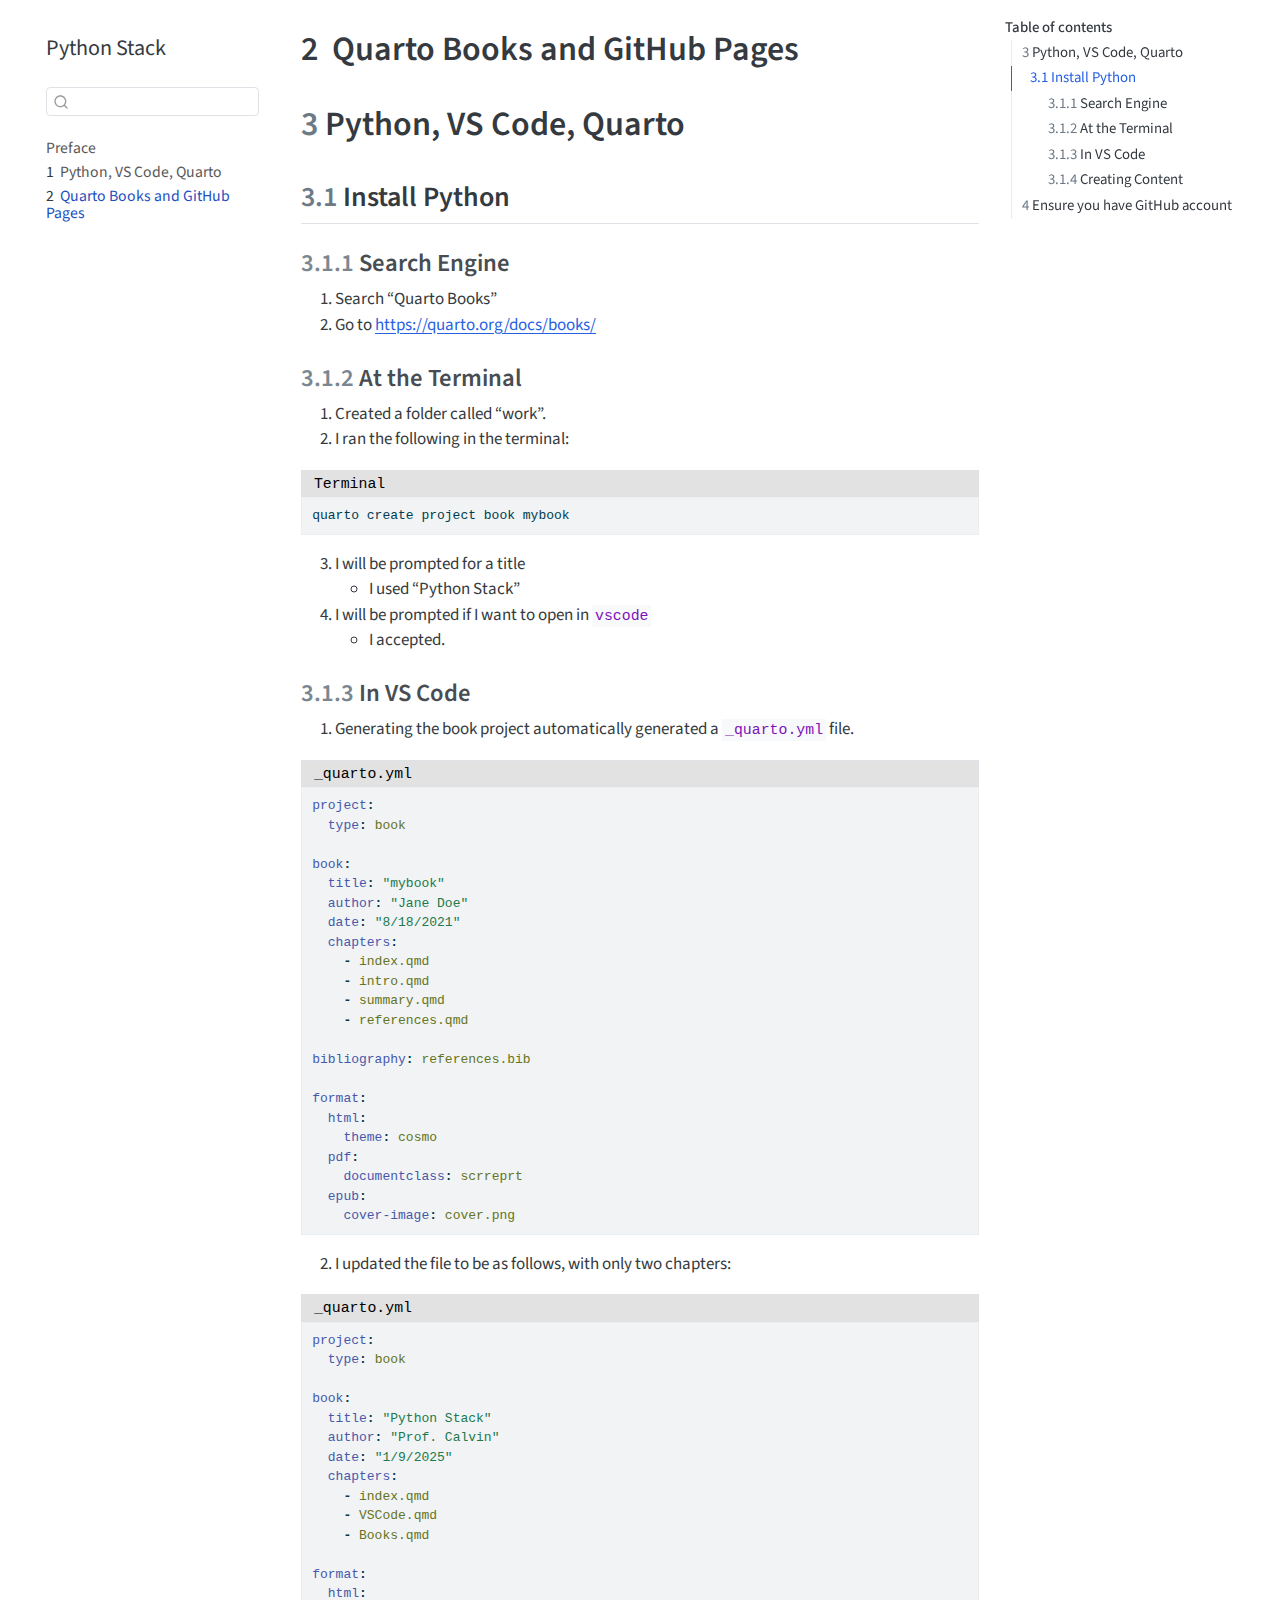
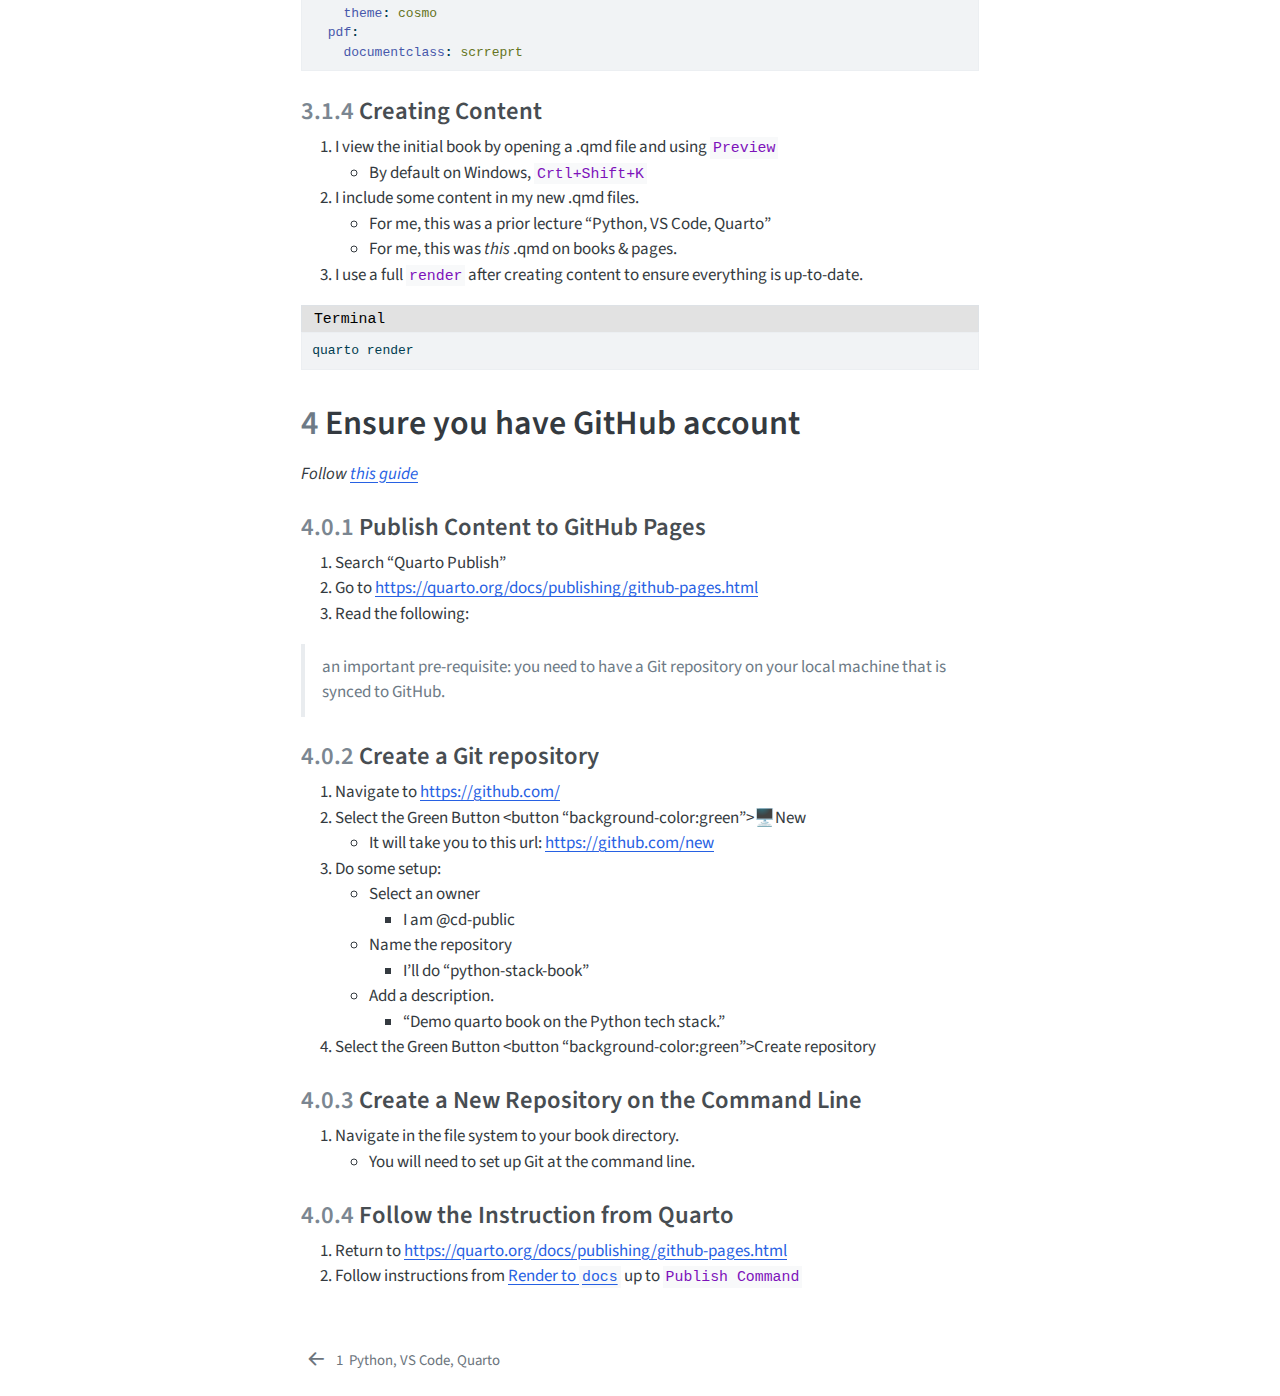
==== commit 1e447706: "Adding git ignore, and some more instructions." ====
--- a/doc/Books.html
+++ b/doc/Books.html
@@ -181,6 +181,8 @@
   <ul class="collapse">
   <li><a href="#publish-content-to-github-pages" id="toc-publish-content-to-github-pages" class="nav-link" data-scroll-target="#publish-content-to-github-pages"><span class="header-section-number">4.0.1</span> Publish Content to GitHub Pages</a></li>
   <li><a href="#create-a-git-repository" id="toc-create-a-git-repository" class="nav-link" data-scroll-target="#create-a-git-repository"><span class="header-section-number">4.0.2</span> Create a Git repository</a></li>
+  <li><a href="#create-a-new-repository-on-the-command-line" id="toc-create-a-new-repository-on-the-command-line" class="nav-link" data-scroll-target="#create-a-new-repository-on-the-command-line"><span class="header-section-number">4.0.3</span> Create a New Repository on the Command Line</a></li>
+  <li><a href="#follow-the-instruction-from-quarto" id="toc-follow-the-instruction-from-quarto" class="nav-link" data-scroll-target="#follow-the-instruction-from-quarto"><span class="header-section-number">4.0.4</span> Follow the Instruction from Quarto</a></li>
   </ul></li>
   </ul>
 </nav>
@@ -360,6 +362,22 @@
 </ul></li>
 </ul></li>
 <li>Select the Green Button &lt;button “background-color:green”&gt;Create repository</li>
+</ol>
+</section>
+<section id="create-a-new-repository-on-the-command-line" class="level3" data-number="4.0.3">
+<h3 data-number="4.0.3" class="anchored" data-anchor-id="create-a-new-repository-on-the-command-line"><span class="header-section-number">4.0.3</span> Create a New Repository on the Command Line</h3>
+<ol type="1">
+<li>Navigate in the file system to your book directory.
+<ul>
+<li>You will need to set up Git at the command line.</li>
+</ul></li>
+</ol>
+</section>
+<section id="follow-the-instruction-from-quarto" class="level3" data-number="4.0.4">
+<h3 data-number="4.0.4" class="anchored" data-anchor-id="follow-the-instruction-from-quarto"><span class="header-section-number">4.0.4</span> Follow the Instruction from Quarto</h3>
+<ol type="1">
+<li>Return to <a href="https://quarto.org/docs/publishing/github-pages.html">https://quarto.org/docs/publishing/github-pages.html</a></li>
+<li>Follow instructions from <a href="[https://quarto.org/docs/publishing/github-pages.html](https://quarto.org/docs/publishing/github-pages.html)">Render to <code>docs</code></a> up to <code>Publish Command</code></li>
 </ol>
 
 
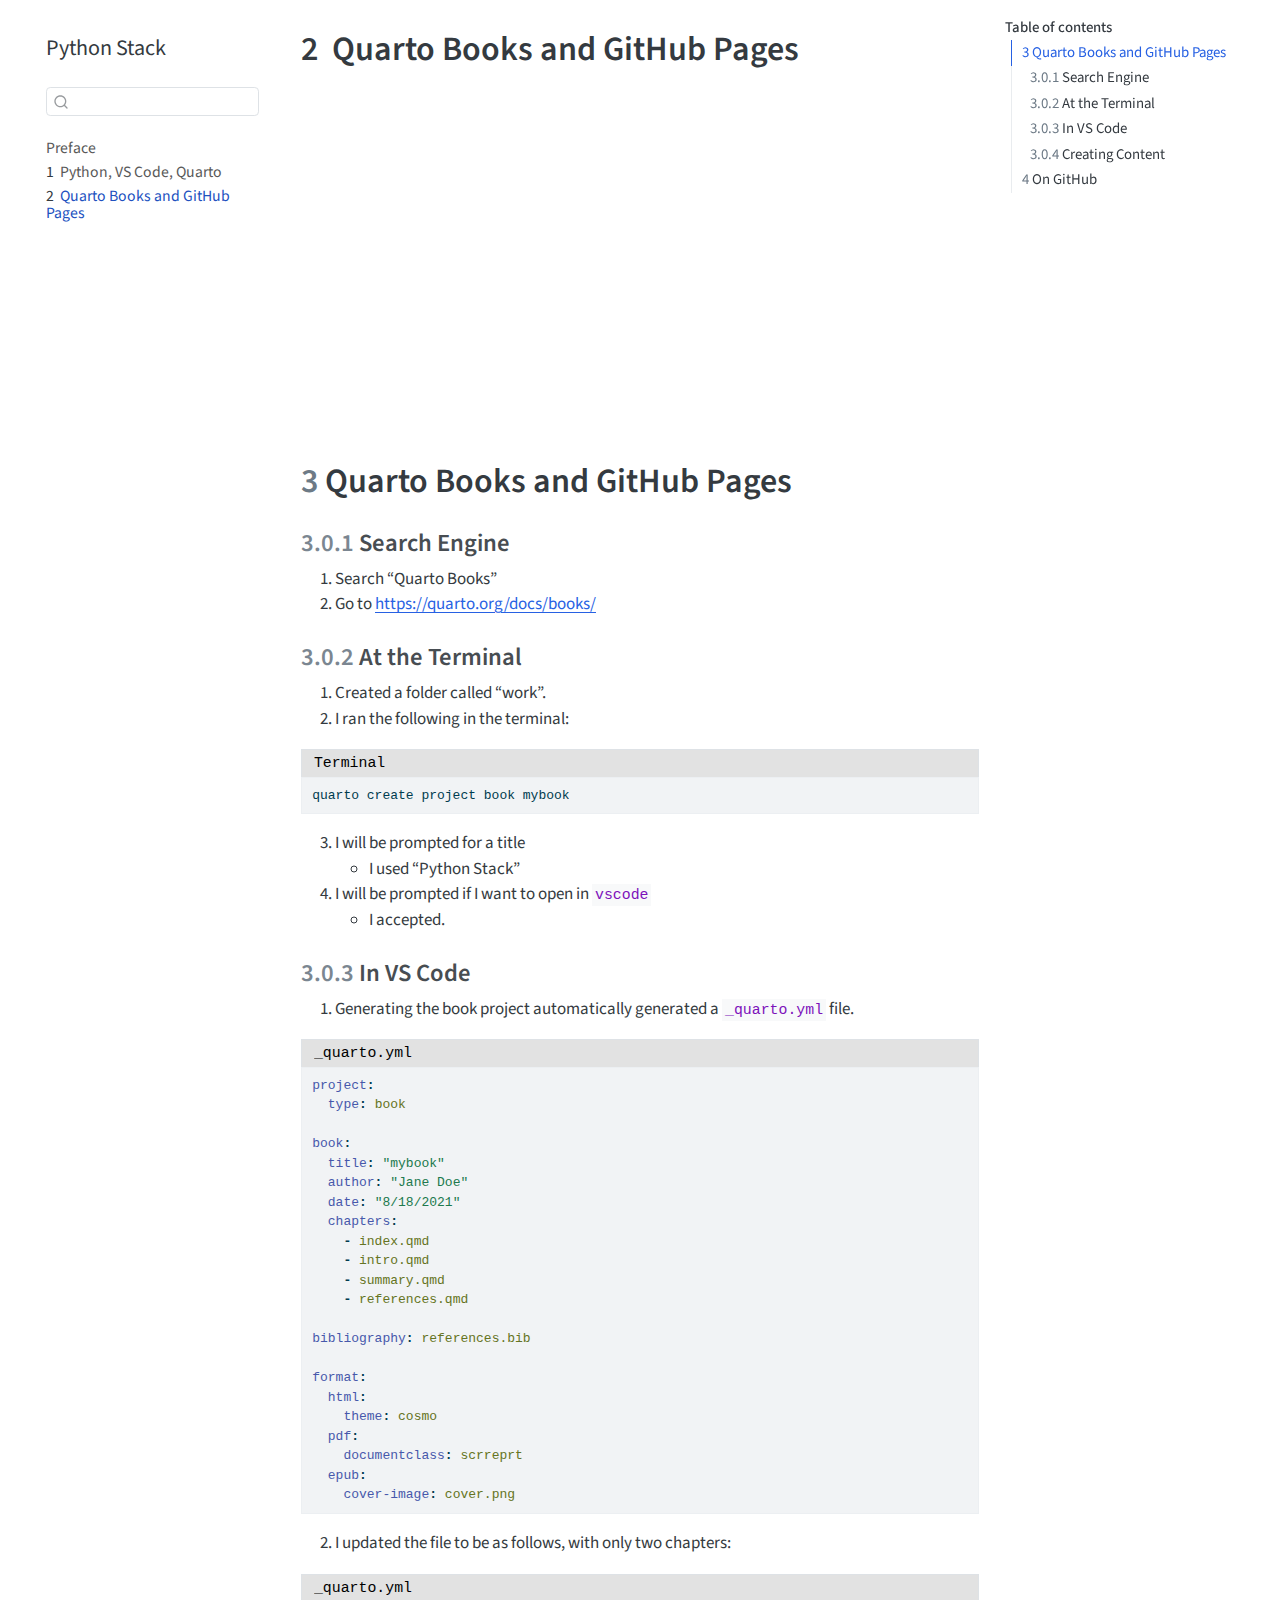
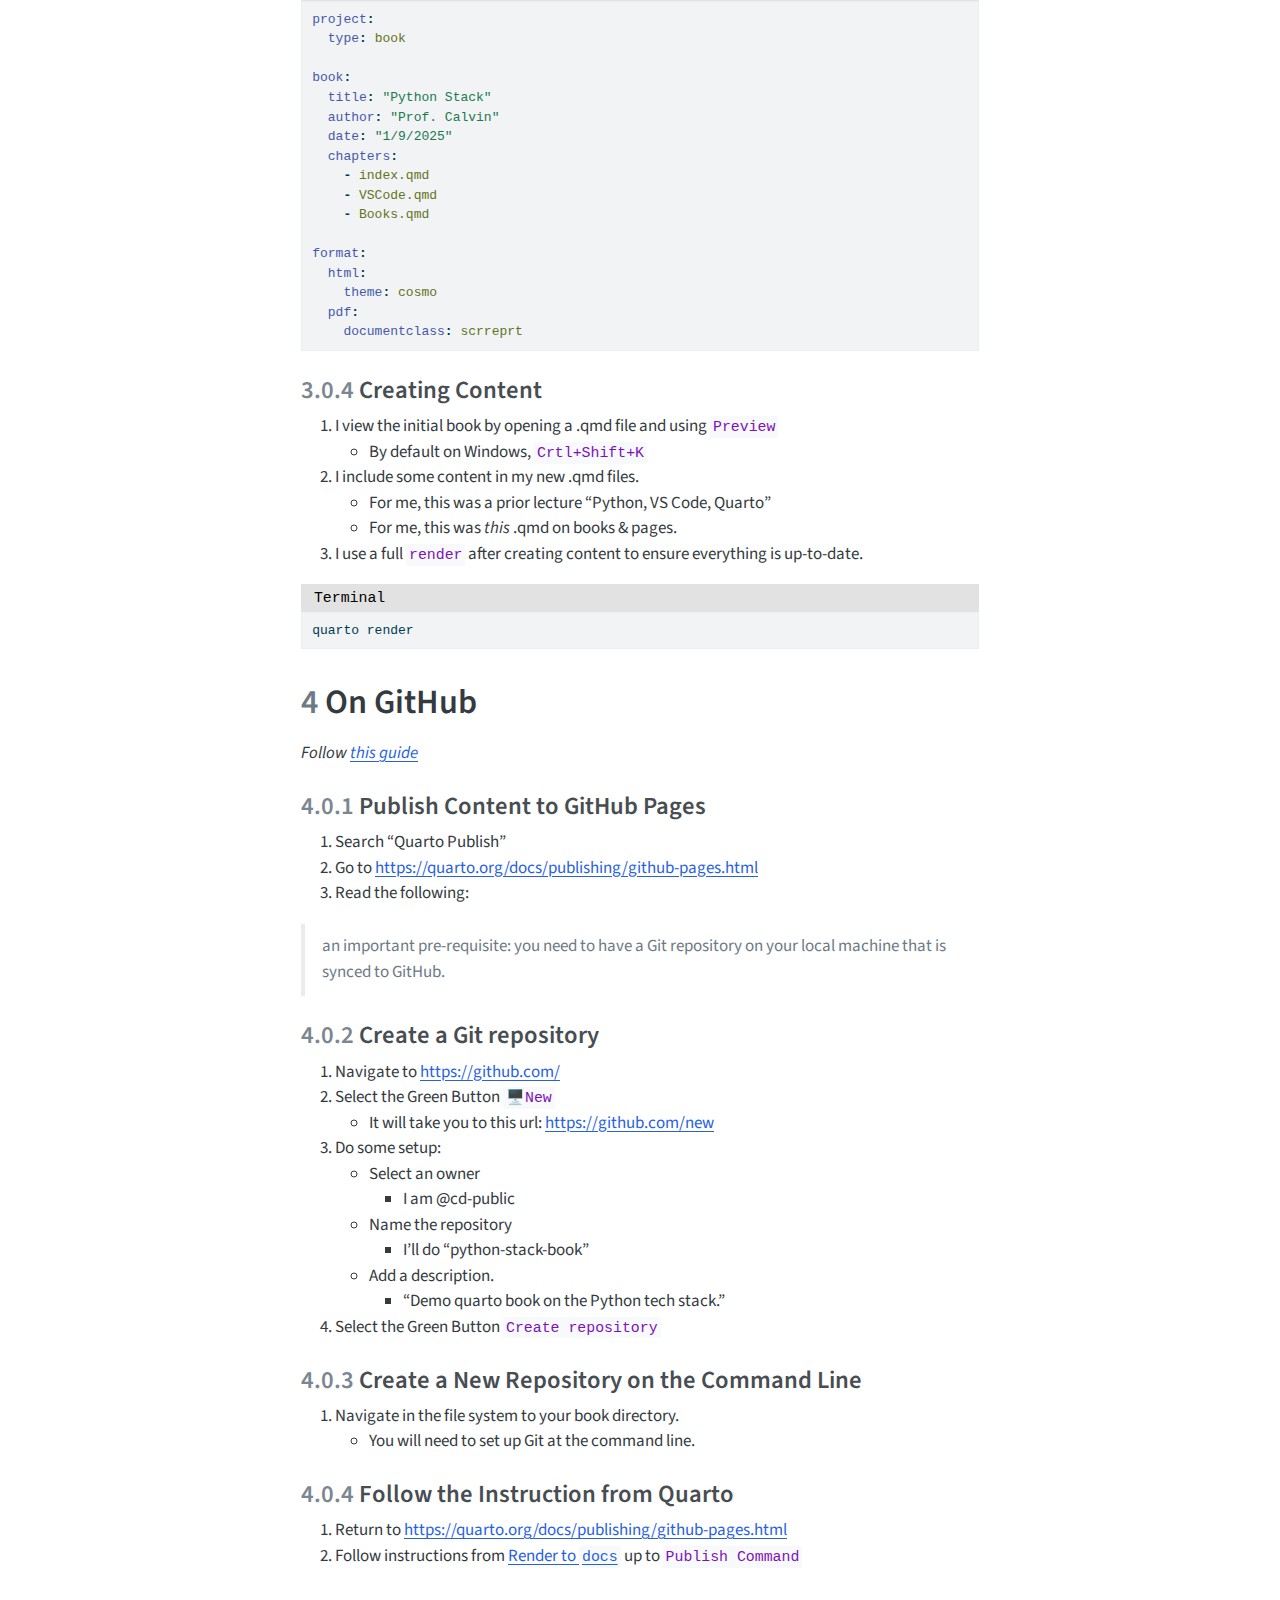
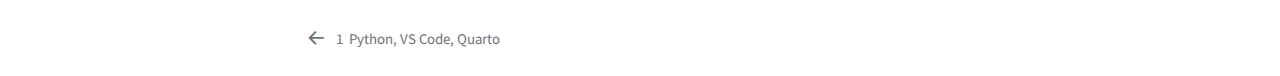
==== commit 912a9cc4: "adding yt" ====
--- a/doc/Books.html
+++ b/doc/Books.html
@@ -167,17 +167,14 @@
     <h2 id="toc-title">Table of contents</h2>
    
   <ul>
-  <li><a href="#python-vs-code-quarto" id="toc-python-vs-code-quarto" class="nav-link active" data-scroll-target="#python-vs-code-quarto"><span class="header-section-number">3</span> Python, VS Code, Quarto</a>
+  <li><a href="#quarto-books-and-github-pages" id="toc-quarto-books-and-github-pages" class="nav-link active" data-scroll-target="#quarto-books-and-github-pages"><span class="header-section-number">3</span> Quarto Books and GitHub Pages</a>
   <ul class="collapse">
-  <li><a href="#install-python" id="toc-install-python" class="nav-link" data-scroll-target="#install-python"><span class="header-section-number">3.1</span> Install Python</a>
-  <ul class="collapse">
-  <li><a href="#search-engine" id="toc-search-engine" class="nav-link" data-scroll-target="#search-engine"><span class="header-section-number">3.1.1</span> Search Engine</a></li>
-  <li><a href="#at-the-terminal" id="toc-at-the-terminal" class="nav-link" data-scroll-target="#at-the-terminal"><span class="header-section-number">3.1.2</span> At the Terminal</a></li>
-  <li><a href="#in-vs-code" id="toc-in-vs-code" class="nav-link" data-scroll-target="#in-vs-code"><span class="header-section-number">3.1.3</span> In VS Code</a></li>
-  <li><a href="#creating-content" id="toc-creating-content" class="nav-link" data-scroll-target="#creating-content"><span class="header-section-number">3.1.4</span> Creating Content</a></li>
+  <li><a href="#search-engine" id="toc-search-engine" class="nav-link" data-scroll-target="#search-engine"><span class="header-section-number">3.0.1</span> Search Engine</a></li>
+  <li><a href="#at-the-terminal" id="toc-at-the-terminal" class="nav-link" data-scroll-target="#at-the-terminal"><span class="header-section-number">3.0.2</span> At the Terminal</a></li>
+  <li><a href="#in-vs-code" id="toc-in-vs-code" class="nav-link" data-scroll-target="#in-vs-code"><span class="header-section-number">3.0.3</span> In VS Code</a></li>
+  <li><a href="#creating-content" id="toc-creating-content" class="nav-link" data-scroll-target="#creating-content"><span class="header-section-number">3.0.4</span> Creating Content</a></li>
   </ul></li>
-  </ul></li>
-  <li><a href="#ensure-you-have-github-account" id="toc-ensure-you-have-github-account" class="nav-link" data-scroll-target="#ensure-you-have-github-account"><span class="header-section-number">4</span> Ensure you have GitHub account</a>
+  <li><a href="#on-github" id="toc-on-github" class="nav-link" data-scroll-target="#on-github"><span class="header-section-number">4</span> On GitHub</a>
   <ul class="collapse">
   <li><a href="#publish-content-to-github-pages" id="toc-publish-content-to-github-pages" class="nav-link" data-scroll-target="#publish-content-to-github-pages"><span class="header-section-number">4.0.1</span> Publish Content to GitHub Pages</a></li>
   <li><a href="#create-a-git-repository" id="toc-create-a-git-repository" class="nav-link" data-scroll-target="#create-a-git-repository"><span class="header-section-number">4.0.2</span> Create a Git repository</a></li>
@@ -209,19 +206,19 @@
 </header>
 
 
-<section id="python-vs-code-quarto" class="level1" data-number="3">
-<h1 data-number="3"><span class="header-section-number">3</span> Python, VS Code, Quarto</h1>
-<section id="install-python" class="level2" data-number="3.1">
-<h2 data-number="3.1" class="anchored" data-anchor-id="install-python"><span class="header-section-number">3.1</span> Install Python</h2>
-<section id="search-engine" class="level3" data-number="3.1.1">
-<h3 data-number="3.1.1" class="anchored" data-anchor-id="search-engine"><span class="header-section-number">3.1.1</span> Search Engine</h3>
+<iframe width="560" height="315" src="https://www.youtube.com/embed/gR9-mHvKaHA?si=7mQpUnZwOX2i3v0K" title="YouTube video player" frameborder="0" allow="accelerometer; autoplay; clipboard-write; encrypted-media; gyroscope; picture-in-picture; web-share" referrerpolicy="strict-origin-when-cross-origin" allowfullscreen="">
+</iframe>
+<section id="quarto-books-and-github-pages" class="level1" data-number="3">
+<h1 data-number="3"><span class="header-section-number">3</span> Quarto Books and GitHub Pages</h1>
+<section id="search-engine" class="level3" data-number="3.0.1">
+<h3 data-number="3.0.1" class="anchored" data-anchor-id="search-engine"><span class="header-section-number">3.0.1</span> Search Engine</h3>
 <ol type="1">
 <li>Search “Quarto Books”</li>
 <li>Go to <a href="https://quarto.org/docs/books/">https://quarto.org/docs/books/</a></li>
 </ol>
 </section>
-<section id="at-the-terminal" class="level3" data-number="3.1.2">
-<h3 data-number="3.1.2" class="anchored" data-anchor-id="at-the-terminal"><span class="header-section-number">3.1.2</span> At the Terminal</h3>
+<section id="at-the-terminal" class="level3" data-number="3.0.2">
+<h3 data-number="3.0.2" class="anchored" data-anchor-id="at-the-terminal"><span class="header-section-number">3.0.2</span> At the Terminal</h3>
 <ol type="1">
 <li>Created a folder called “work”.</li>
 <li>I ran the following in the terminal:</li>
@@ -243,8 +240,8 @@
 </ul></li>
 </ol>
 </section>
-<section id="in-vs-code" class="level3" data-number="3.1.3">
-<h3 data-number="3.1.3" class="anchored" data-anchor-id="in-vs-code"><span class="header-section-number">3.1.3</span> In VS Code</h3>
+<section id="in-vs-code" class="level3" data-number="3.0.3">
+<h3 data-number="3.0.3" class="anchored" data-anchor-id="in-vs-code"><span class="header-section-number">3.0.3</span> In VS Code</h3>
 <ol type="1">
 <li>Generating the book project automatically generated a <code>_quarto.yml</code> file.</li>
 </ol>
@@ -301,8 +298,8 @@
 <span id="cb3-17"><a href="#cb3-17" aria-hidden="true" tabindex="-1"></a><span class="at">    </span><span class="fu">documentclass</span><span class="kw">:</span><span class="at"> scrreprt</span></span></code><button title="Copy to Clipboard" class="code-copy-button"><i class="bi"></i></button></pre></div>
 </div>
 </section>
-<section id="creating-content" class="level3" data-number="3.1.4">
-<h3 data-number="3.1.4" class="anchored" data-anchor-id="creating-content"><span class="header-section-number">3.1.4</span> Creating Content</h3>
+<section id="creating-content" class="level3" data-number="3.0.4">
+<h3 data-number="3.0.4" class="anchored" data-anchor-id="creating-content"><span class="header-section-number">3.0.4</span> Creating Content</h3>
 <ol type="1">
 <li>I view the initial book by opening a .qmd file and using <code>Preview</code>
 <ul>
@@ -323,9 +320,8 @@
 </div>
 </section>
 </section>
-</section>
-<section id="ensure-you-have-github-account" class="level1" data-number="4">
-<h1 data-number="4"><span class="header-section-number">4</span> Ensure you have GitHub account</h1>
+<section id="on-github" class="level1" data-number="4">
+<h1 data-number="4"><span class="header-section-number">4</span> On GitHub</h1>
 <p><em>Follow <a href="https://docs.github.com/en/get-started/start-your-journey/creating-an-account-on-github">this guide</a></em></p>
 <section id="publish-content-to-github-pages" class="level3" data-number="4.0.1">
 <h3 data-number="4.0.1" class="anchored" data-anchor-id="publish-content-to-github-pages"><span class="header-section-number">4.0.1</span> Publish Content to GitHub Pages</h3>
@@ -342,7 +338,7 @@
 <h3 data-number="4.0.2" class="anchored" data-anchor-id="create-a-git-repository"><span class="header-section-number">4.0.2</span> Create a Git repository</h3>
 <ol type="1">
 <li>Navigate to <a href="https://github.com/">https://github.com/</a></li>
-<li>Select the Green Button &lt;button “background-color:green”&gt;🖥️New
+<li>Select the Green Button <code>🖥️New</code>
 <ul>
 <li>It will take you to this url: <a href="https://github.com/new">https://github.com/new</a></li>
 </ul></li>
@@ -361,7 +357,7 @@
 <li>“Demo quarto book on the Python tech stack.”</li>
 </ul></li>
 </ul></li>
-<li>Select the Green Button &lt;button “background-color:green”&gt;Create repository</li>
+<li>Select the Green Button <code>Create repository</code></li>
 </ol>
 </section>
 <section id="create-a-new-repository-on-the-command-line" class="level3" data-number="4.0.3">
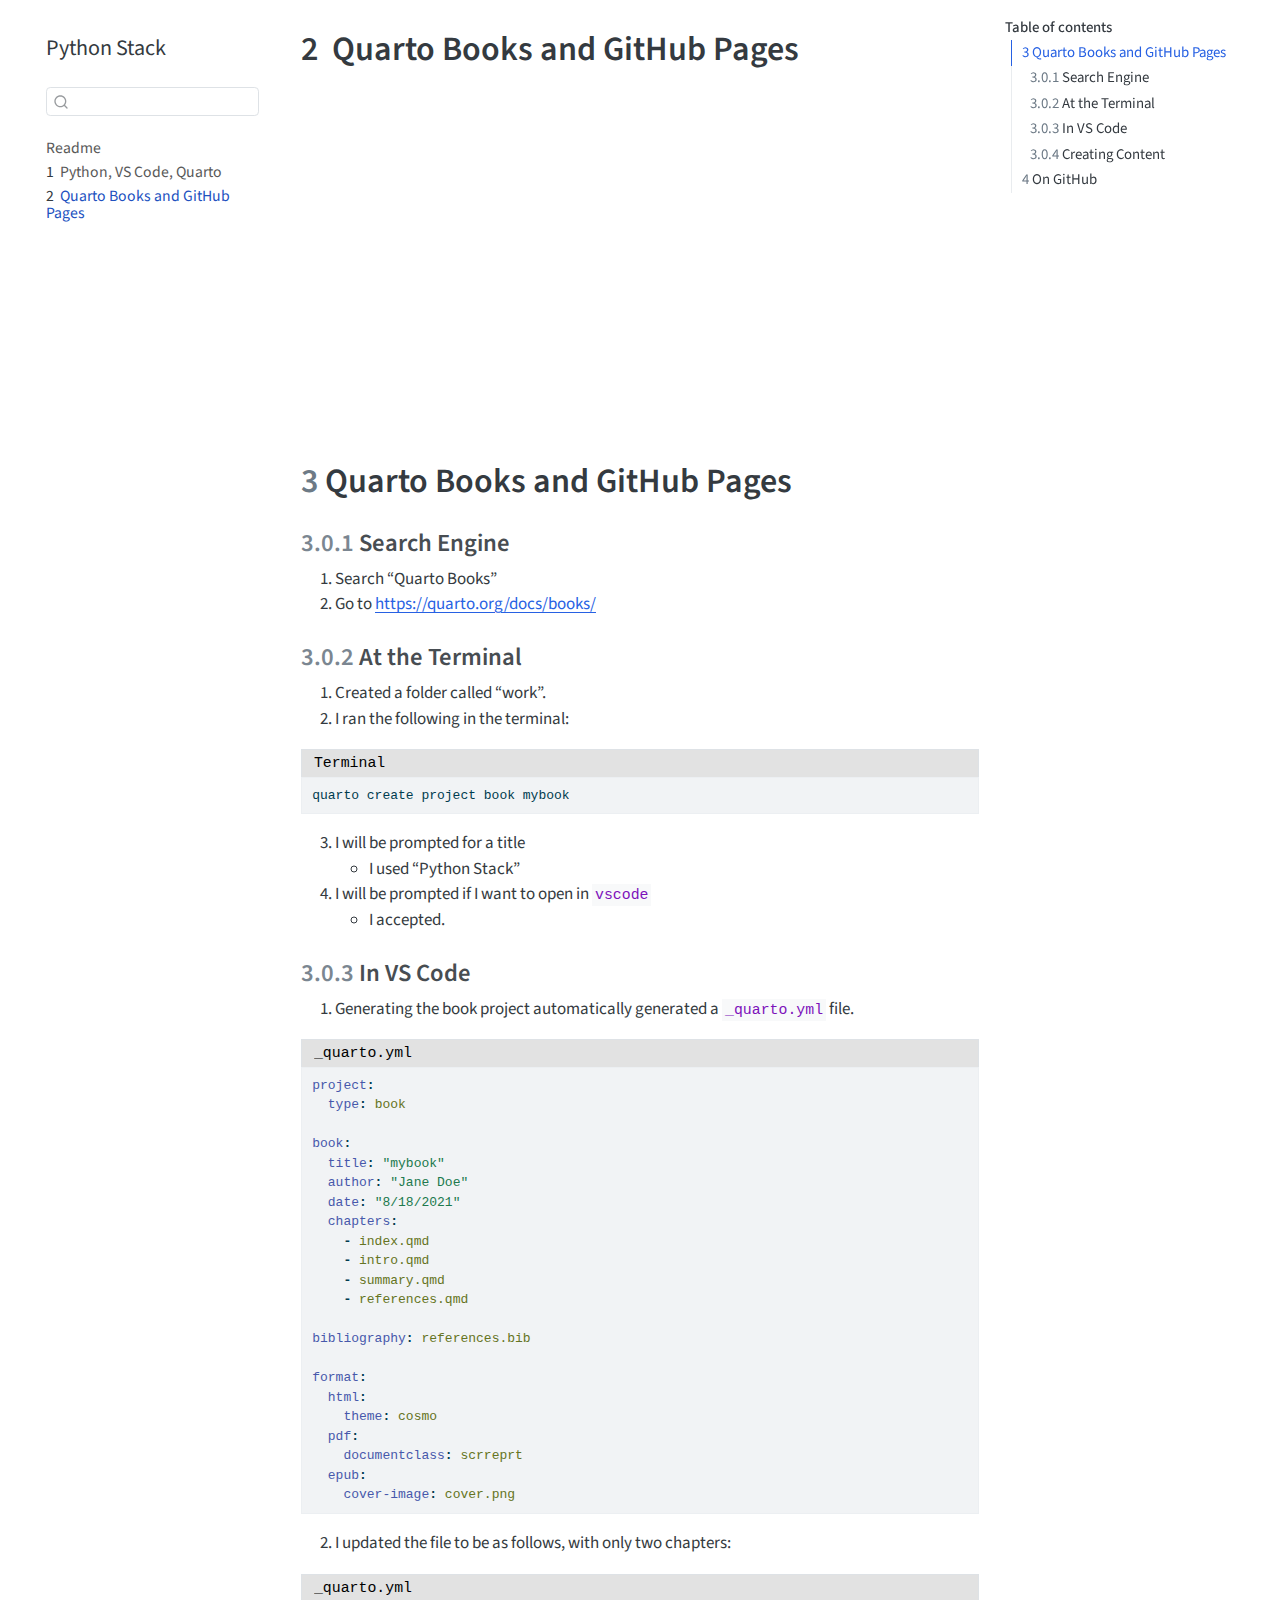
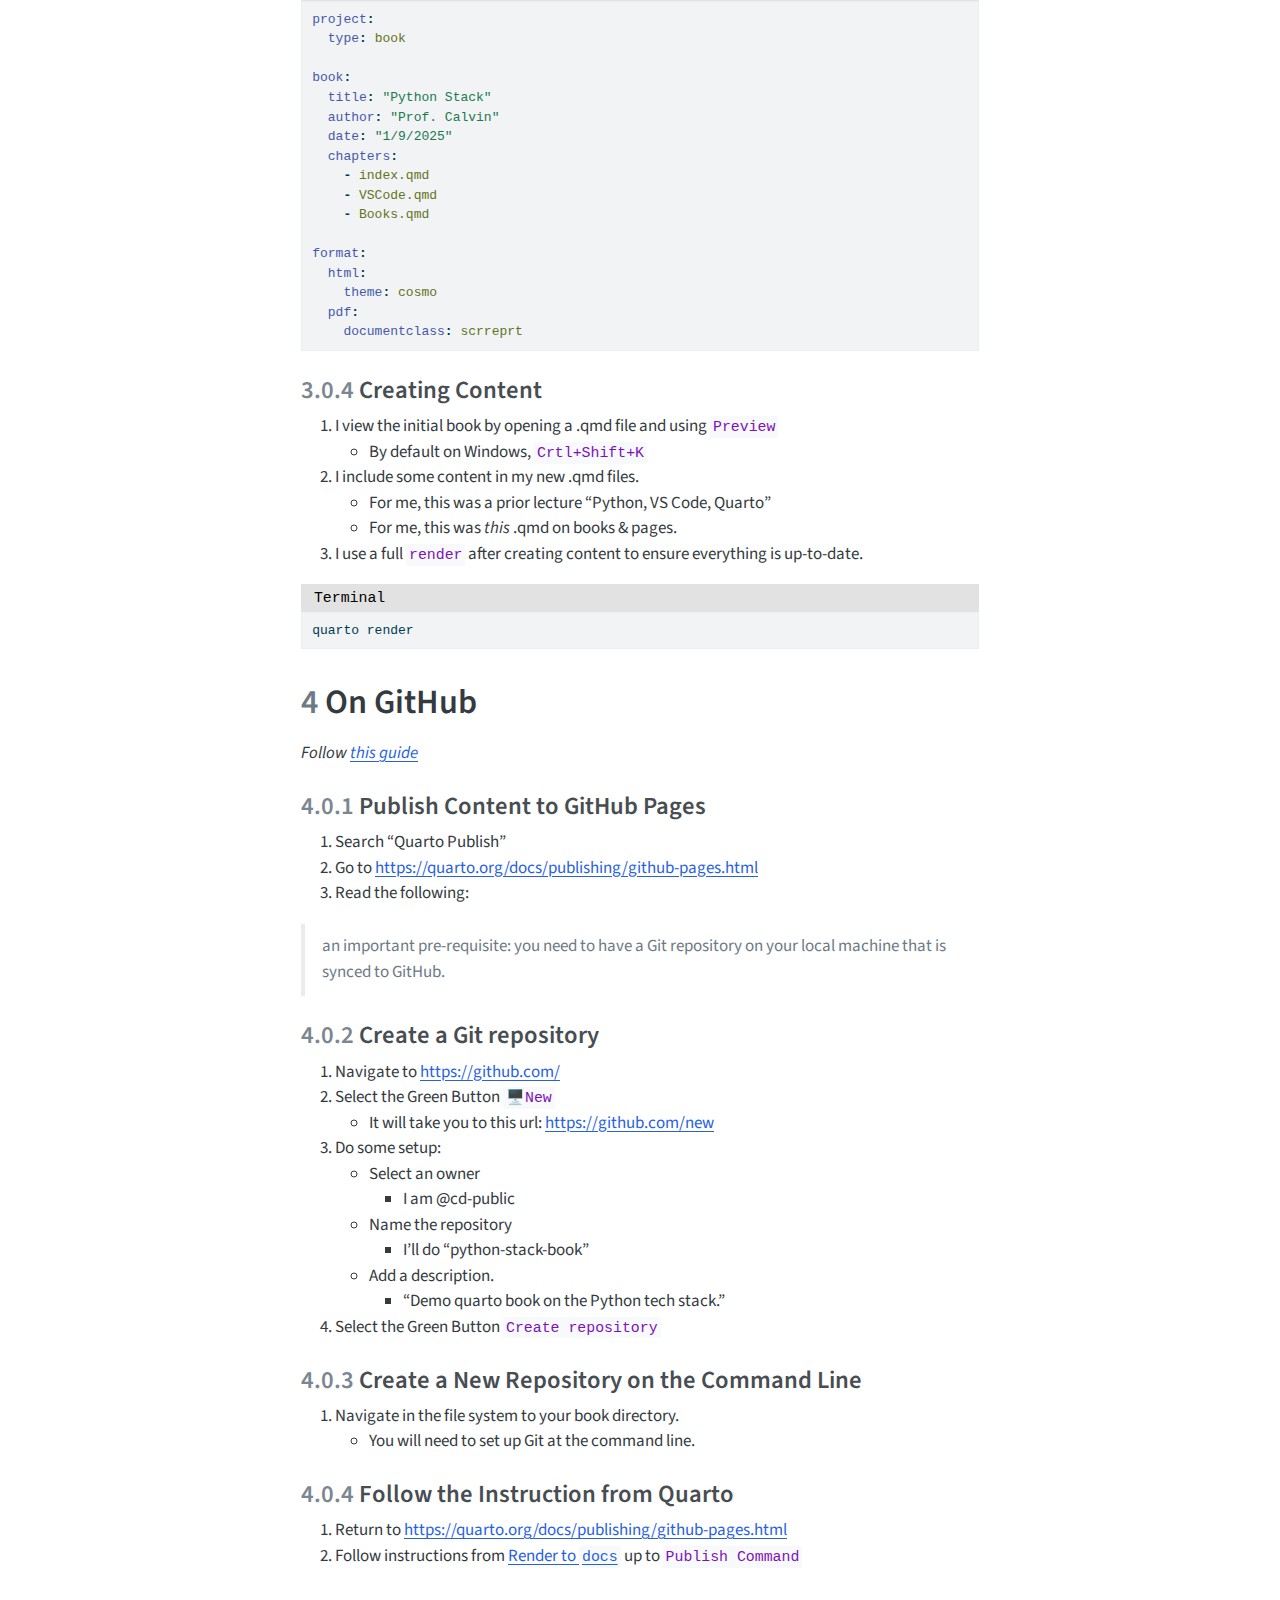
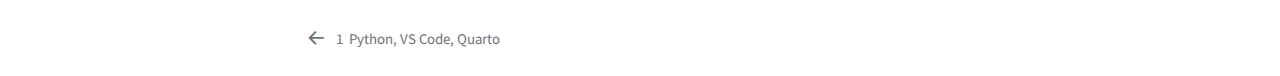
==== commit d41e9162: "rerender" ====
--- a/doc/Books.html
+++ b/doc/Books.html
@@ -142,7 +142,7 @@
         <li class="sidebar-item">
   <div class="sidebar-item-container"> 
   <a href="./index.html" class="sidebar-item-text sidebar-link">
- <span class="menu-text">Preface</span></a>
+ <span class="menu-text">Readme</span></a>
   </div>
 </li>
         <li class="sidebar-item">
